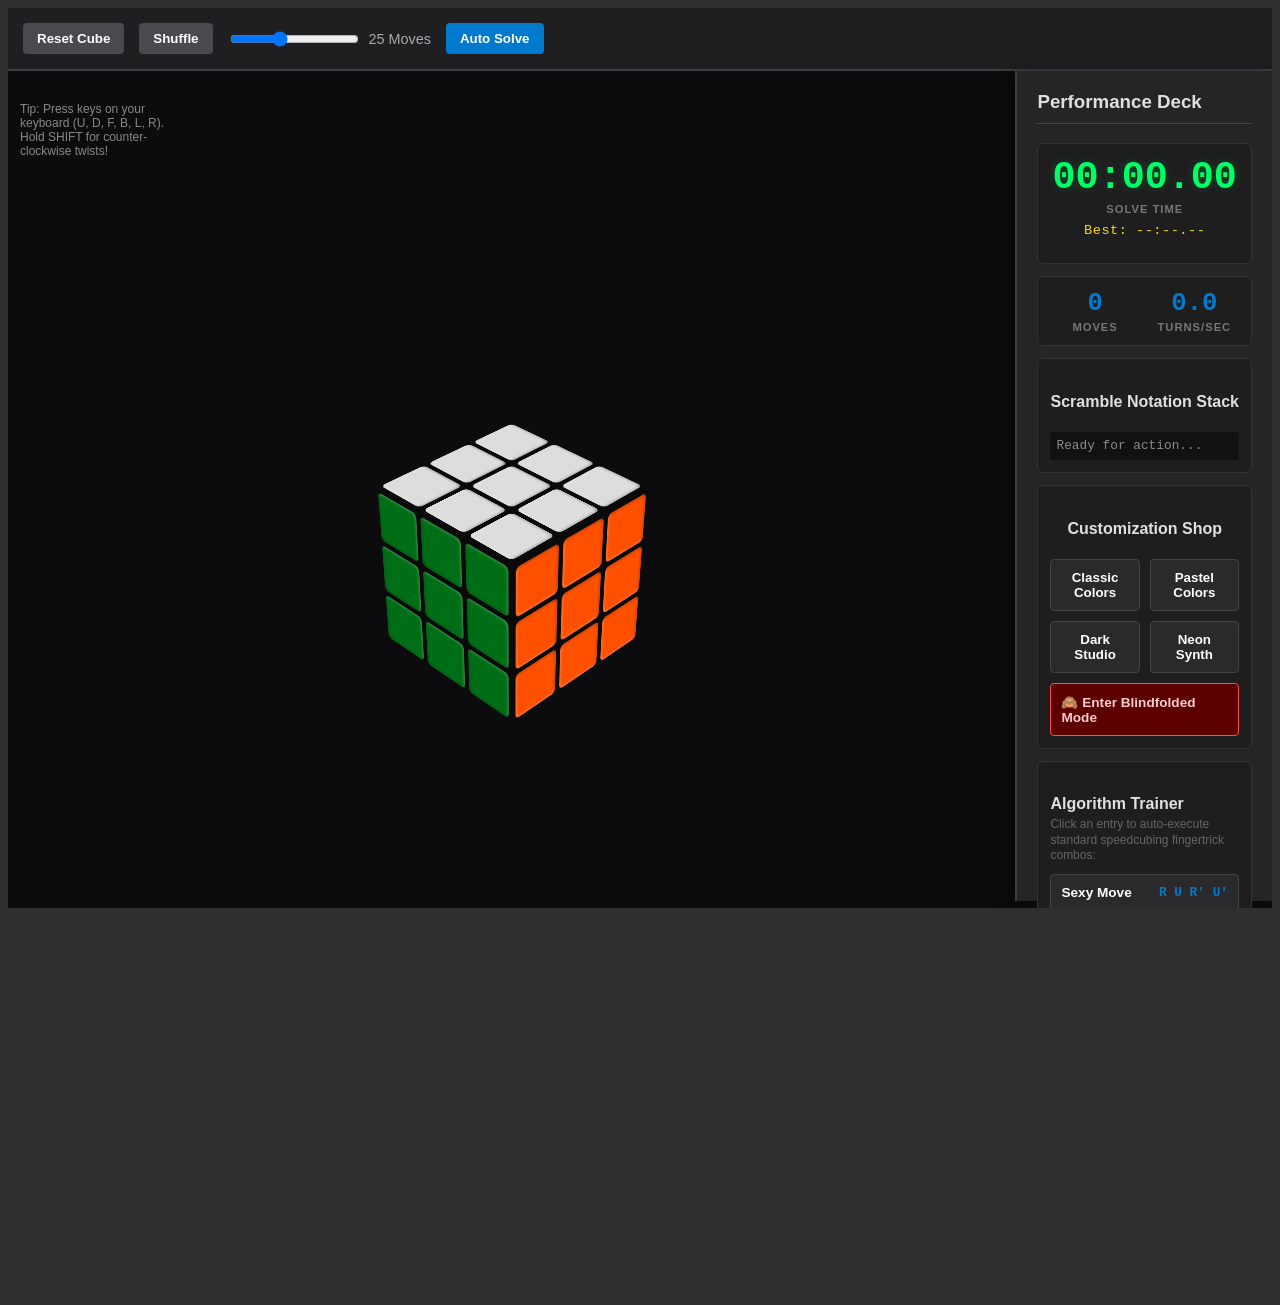
==== index.html @ fdd9ac0f "Renaming file" ====
<!DOCTYPE html>
<html lang="en">
<head>
  <meta charset="UTF-8">
  <title>Rubik's Cube Simulator - Pro Dashboard</title>
  <meta name="viewport" content="width=device-width, initial-scale=1">
  <link rel="stylesheet" href="styles.css">
</head>
<body>

  <div id="control-panel">
    <button id="reset-button" onclick="resetView()">Reset Cube</button>
    <button id="shuffle-button" onclick="shuffleCube()">Shuffle</button>
    
    <div class="slider-container">
      <input id="shuffle-moves" type="range" min="10" max="50" value="25" oninput="document.getElementById('move-count-label').innerText = this.value">
      <span id="label-text"><span id="move-count-label">25</span> Moves</span>
    </div>

    <button id="solveButton">Auto Solve</button>
  </div>

  <div id="side-controls">
    <p class="control-tip">Tip: Press keys on your keyboard (U, D, F, B, L, R). Hold SHIFT for counter-clockwise twists!</p>
    <button id="rotateTop" style="display:none;"></button>
    <button id="rotateBottom" style="display:none;"></button>
    <button id="rotateFront" style="display:none;"></button>
    <button id="rotateBack" style="display:none;"></button>
    <button id="rotateLeft" style="display:none;"></button>
    <button id="rotateRight" style="display:none;"></button>
  </div>

  <div id="workspace">
    <div class="scene" id="scene">
      <div class="pivot centered" id="pivot" style="transform: rotateX(-35deg) rotateY(-135deg);">
        <div class="cube" id="cube">
          <div class="piece"><div class="element left"></div><div class="element right"></div><div class="element top"></div><div class="element bottom"></div><div class="element back"></div><div class="element front"></div></div>
          <div class="piece"><div class="element left"></div><div class="element right"></div><div class="element top"></div><div class="element bottom"></div><div class="element back"></div><div class="element front"></div></div>
          <div class="piece"><div class="element left"></div><div class="element right"></div><div class="element top"></div><div class="element bottom"></div><div class="element back"></div><div class="element front"></div></div>
          <div class="piece"><div class="element left"></div><div class="element right"></div><div class="element top"></div><div class="element bottom"></div><div class="element back"></div><div class="element front"></div></div>
          <div class="piece"><div class="element left"></div><div class="element right"></div><div class="element top"></div><div class="element bottom"></div><div class="element back"></div><div class="element front"></div></div>
          <div class="piece"><div class="element left"></div><div class="element right"></div><div class="element top"></div><div class="element bottom"></div><div class="element back"></div><div class="element front"></div></div>
          <div class="piece"><div class="element left"></div><div class="element right"></div><div class="element top"></div><div class="element bottom"></div><div class="element back"></div><div class="element front"></div></div>
          <div class="piece"><div class="element left"></div><div class="element right"></div><div class="element top"></div><div class="element bottom"></div><div class="element back"></div><div class="element front"></div></div>
          <div class="piece"><div class="element left"></div><div class="element right"></div><div class="element top"></div><div class="element bottom"></div><div class="element back"></div><div class="element front"></div></div>
          <div class="piece"><div class="element left"></div><div class="element right"></div><div class="element top"></div><div class="element bottom"></div><div class="element back"></div><div class="element front"></div></div>
          <div class="piece"><div class="element left"></div><div class="element right"></div><div class="element top"></div><div class="element bottom"></div><div class="element back"></div><div class="element front"></div></div>
          <div class="piece"><div class="element left"></div><div class="element right"></div><div class="element top"></div><div class="element bottom"></div><div class="element back"></div><div class="element front"></div></div>
          <div class="piece"><div class="element left"></div><div class="element right"></div><div class="element top"></div><div class="element bottom"></div><div class="element back"></div><div class="element front"></div></div>
          <div class="piece"><div class="element left"></div><div class="element right"></div><div class="element top"></div><div class="element bottom"></div><div class="element back"></div><div class="element front"></div></div>
          <div class="piece"><div class="element left"></div><div class="element right"></div><div class="element top"></div><div class="element bottom"></div><div class="element back"></div><div class="element front"></div></div>
          <div class="piece"><div class="element left"></div><div class="element right"></div><div class="element top"></div><div class="element bottom"></div><div class="element back"></div><div class="element front"></div></div>
          <div class="piece"><div class="element left"></div><div class="element right"></div><div class="element top"></div><div class="element bottom"></div><div class="element back"></div><div class="element front"></div></div>
          <div class="piece"><div class="element left"></div><div class="element right"></div><div class="element top"></div><div class="element bottom"></div><div class="element back"></div><div class="element front"></div></div>
          <div class="piece"><div class="element left"></div><div class="element right"></div><div class="element top"></div><div class="element bottom"></div><div class="element back"></div><div class="element front"></div></div>
          <div class="piece"><div class="element left"></div><div class="element right"></div><div class="element top"></div><div class="element bottom"></div><div class="element back"></div><div class="element front"></div></div>
          <div class="piece"><div class="element left"></div><div class="element right"></div><div class="element top"></div><div class="element bottom"></div><div class="element back"></div><div class="element front"></div></div>
          <div class="piece"><div class="element left"></div><div class="element right"></div><div class="element top"></div><div class="element bottom"></div><div class="element back"></div><div class="element front"></div></div>
          <div class="piece"><div class="element left"></div><div class="element right"></div><div class="element top"></div><div class="element bottom"></div><div class="element back"></div><div class="element front"></div></div>
          <div class="piece"><div class="element left"></div><div class="element right"></div><div class="element top"></div><div class="element bottom"></div><div class="element back"></div><div class="element front"></div></div>
          <div class="piece"><div class="element left"></div><div class="element right"></div><div class="element top"></div><div class="element bottom"></div><div class="element back"></div><div class="element front"></div></div>
          <div class="piece"><div class="element left"></div><div class="element right"></div><div class="element top"></div><div class="element bottom"></div><div class="element back"></div><div class="element front"></div></div>
        </div>
      </div>
    </div>

    <div id="tutorial-panel">
      <h3>Performance Deck</h3>
      
      <div class="deck-section">
        <div id="timer-display">00:00.00</div>
        <p class="deck-label">SOLVE TIME</p>
        <p id="pb-display" style="color: #ffd700; font-size: 0.85rem; margin-top: 8px; font-family: monospace; letter-spacing: 0.5px;">
          Best: --:--.--
        </p>
      </div>
      
      <div class="deck-section stats-grid">
        <div>
          <span id="move-counter">0</span>
          <p class="deck-label">MOVES</p>
        </div>
        <div>
          <span id="tps-counter">0.0</span>
          <p class="deck-label">TURNS/SEC</p>
        </div>
      </div>

      <div class="deck-section">
        <h4>Scramble Notation Stack</h4>
        <div id="scramble-log">Ready for action...</div>
      </div>

      <div class="deck-section">
        <h4>Customization Shop</h4>
        <div class="stats-grid" style="margin-bottom: 10px;">
          <button class="algo-btn" onclick="setTheme('standard')" style="text-align: center; justify-content: center; margin: 0;">Classic Colors</button>
          <button class="algo-btn" onclick="setTheme('pastel')" style="text-align: center; justify-content: center; margin: 0;">Pastel Colors</button>
          <button class="algo-btn" onclick="setBackground('dark')" style="text-align: center; justify-content: center; margin: 0;">Dark Studio</button>
          <button class="algo-btn" onclick="setBackground('gradient')" style="text-align: center; justify-content: center; margin: 0;">Neon Synth</button>
        </div>
        <button class="algo-btn" onclick="toggleBlindfold()" id="btn-blindfold" style="justify-content: center; background: #5c0000 !important; border-color: #ff4d4d !important; margin: 0; width: 100%;">
          <span style="font-weight: bold; color: #ffcccc;">🙈 Enter Blindfolded Mode</span>
        </button>
      </div>

      <div class="deck-section algo-trainer">
        <h4>Algorithm Trainer</h4>
        <p class="trainer-tip">Click an entry to auto-execute standard speedcubing fingertrick combos:</p>
        
        <button class="algo-btn" onclick="playAlgorithm(['right', 'top', 'right', 'top'])">
          <span>Sexy Move</span>
          <small>R U R' U'</small>
        </button>

        <button class="algo-btn" onclick="playAlgorithm(['right', 'top', 'right', 'top', 'right', 'top', 'right', 'top', 'right', 'top', 'right', 'top'])">
          <span>Sune (OLL)</span>
          <small>R U R' U R U2 R'</small>
        </button>

        <button class="algo-btn" onclick="playAlgorithm(['right', 'top', 'right', 'top', 'right', 'front', 'right', 'right', 'top', 'right', 'top', 'right', 'top', 'right', 'front'])">
          <span>T-Permutation</span>
          <small>15-Move PLL Combo</small>
        </button>
      </div>

      <div class="deck-section algo-trainer">
        <h4>Magic Patterns</h4>
        <p class="trainer-tip">Transform a solved cube configuration into geometric art displays:</p>
        
        <button class="algo-btn" onclick="playPattern('checkerboard')">
          <span>Checkerboard Matrix</span>
          <small>U2 D2 R2 L2 F2 B2</small>
        </button>
        
        <button class="algo-btn" onclick="playPattern('cubeincube')">
          <span>Cube-in-a-Cube Nest</span>
          <small>F L F U' R U F2 L2...</small>
        </button>
      </div>

    </div>
  </div> <div id="guide">
    <div class="anchor" id="anchor3" style="transform: translateZ(3px) translateY(-33.33%) rotate(-270deg) translateY(66.67%)"></div>
    <div class="anchor" id="anchor2" style="transform: translateZ(3px) translateY(-33.33%) rotate(-180deg) translateY(66.67%)"></div>
    <div class="anchor" id="anchor1" style="transform: translateZ(3px) translateY(-33.33%) rotate(-90deg) translateY(66.67%)"></div>
    <div class="anchor" id="anchor0" style="transform: translateZ(3px) translateY(-33.33%) rotate(0deg) translateY(66.67%)"></div>
  </div>

  <script src="shuffle.js"></script>
  <script src="deck.js"></script>
</body>
</html>
---- styles.css ----
html, body {
    height: 100%;
    overflow: hidden;
    background-color: #2F2F31;
    }
    .credits {
    width: 100%;
    top: 90%;
    }
    .text {
    text-align: center;
    font-family: Helvetica;
    font-size: .8rem;
    color: grey;
    pointer-events: none;
    }
    .centered, .cube > .piece > .element > .sticker {
    position: absolute;
    top: 0;
    bottom: 0;
    left: 0;
    right: 0;
    margin: auto;
    }
    .scene {
    width: 100%;
    height: 100%;
    margin: 80px;
    perspective: 1200px;
    transform-style: preserve-3d;
    }
    .scene > .pivot {
    width: 0;
    height: 0;
    transition: .18s;
    }
    .scene .anchor {
    width: 2em;
    height: 6em;
    }
    .scene div {
    position: absolute;
    transform-style: inherit;
    }
    #piece4 > .element.top > .sticker {
    background-color: #DDD;
    }
    .cube {
    font-size: 190%;
    margin-left: -1em;
    margin-top: -1em;
    }
    .cube > .piece {
    width: 1.9em;
    height: 1.9em;
    }
    .face {
      display: inline-block;
      border: 1px solid black;
      width: 50px;
      height: 50px;
      margin: 2px;
      text-align: center;
      line-height: 1.2;
      font-size: 18px;
      font-weight: bold;
    }
    
    .cube > .piece > .element {
    width: 100%;
    height: 100%;
    background: #0A0A0A;
    outline: 1px solid transparent;
    border: 0.05em solid #0A0A0A;
    border-radius: 10%;
    }
    
    .cube > .piece > .element.left {
    transform: rotateX(0deg) rotateY(-90deg) rotateZ(180deg) translateZ(1em);
    }
    .cube > .piece > .element.right {
    transform: rotateX(0deg) rotateY(90deg) rotateZ(90deg) translateZ(1em);
    }
    .cube > .piece > .element.back {
    transform: rotateX(0deg) rotateY(180deg) rotateZ(-90deg) translateZ(1em);
    }
    .cube > .piece > .element.front {
    transform: rotateX(0deg) rotateY(0deg) rotateZ(0deg) translateZ(1em);
    }
    .cube > .piece > .element.bottom {
    transform: rotateX(-90deg) rotateY(0deg) rotateZ(-90deg) translateZ(1em);
    }
    .cube > .piece > .element.top {
    transform: rotateX(90deg) rotateY(0deg) rotateZ(180deg) translateZ(1em);
    }
    
    .cube > .piece > .element > .sticker {
    transform: translateZ(2px);
    width: 95%;
    height: 95%;
    border-radius: 10%;
    outline: 1px solid transparent;
    box-shadow: inset 0.05em 0.05em 0.2rem 0 rgba(255, 255, 255, 0.25), inset -0.05em -0.05em 0.2rem 0 rgba(0, 0, 0, 0.25);
    }
    
    .cube > .piece > .element > .sticker.blue {
    background-color: #001ca8;
    }
    .cube > .piece > .element > .sticker.green {
    background-color: #006E16;
    }
    .cube > .piece > .element > .sticker.white {
    background-color: #DDD;
    }
    .cube > .piece > .element > .sticker.yellow {
    background-color: #E0AE00;
    }
    .cube > .piece > .element > .sticker.orange {
    background-color: #FF5000;
    }
    .cube > .piece > .element > .sticker.red {
    background-color: #DF0500;
    }
  /* =========================================================================
   ADDITIONAL APP UI WORKSPACE FLEX LAYOUTS
   ========================================================================= */

#control-panel {
  background: #1f1f21;
  padding: 15px;
  display: flex;
  align-items: center;
  gap: 15px;
  border-bottom: 2px solid #3e3e42;
}

button {
  background: #4a4a4e;
  color: #fff;
  border: none;
  padding: 8px 14px;
  border-radius: 4px;
  cursor: pointer;
  font-weight: bold;
  transition: background 0.2s;
}

button:hover {
  background: #606066;
}

#solveButton {
  background: #007acc;
}
#solveButton:hover {
  background: #0098ff;
}

.slider-container {
  display: flex;
  align-items: center;
  gap: 8px;
  color: #aaa;
  font-family: sans-serif;
  font-size: 0.9rem;
}

#side-controls {
  position: absolute;
  left: 20px;
  top: 90px;
  display: flex;
  flex-direction: column;
  gap: 8px;
  z-index: 10;
}

.control-tip {
  color: #888;
  font-family: sans-serif;
  font-size: 0.75rem;
  max-width: 160px;
  margin-bottom: 5px;
}

#workspace {
  display: flex;
  width: 100%;
  height: calc(100% - 70px);
}

#tutorial-panel {
  width: 320px;
  background: #252526;
  border-left: 2px solid #3e3e42;
  padding: 20px;
  display: flex;
  flex-direction: column;
  color: #e0e0e0;
  font-family: sans-serif;
  box-shadow: -5px 0 15px rgba(0,0,0,0.3);
  z-index: 5;
}

#tutorial-panel h3 {
  margin-top: 0;
  border-bottom: 1px solid #444;
  padding-bottom: 10px;
}

.slide-view {
  flex: 1;
  display: flex;
  flex-direction: column;
  justify-content: center;
  align-items: center;
  gap: 15px;
}

.slide-view img {
  max-width: 100%;
  max-height: 220px;
  border-radius: 6px;
  border: 3px solid #111;
}

#info {
  font-size: 1.1rem;
  font-weight: bold;
  color: #007acc;
}

.slide-actions {
  display: flex;
  justify-content: space-between;
  margin-top: 20px;
}

/* =========================================================================
   PERFORMANCE DECK AND ALGORITHM TRAINER CARD UI
   ========================================================================= */

.deck-section {
  background: #1e1e1f;
  border-radius: 6px;
  padding: 12px;
  margin-bottom: 12px;
  text-align: center;
  border: 1px solid #333;
}

#timer-display {
  font-family: monospace;
  font-size: 2.4rem;
  color: #00ff66;
  text-shadow: 0 0 10px rgba(0, 255, 102, 0.2);
  font-weight: bold;
}

.deck-label {
  font-size: 0.7rem;
  color: #777;
  letter-spacing: 1px;
  margin: 3px 0 0 0;
  font-weight: bold;
}

.stats-grid {
  display: grid;
  grid-template-columns: 1fr 1fr;
  gap: 10px;
}

.stats-grid span {
  font-size: 1.6rem;
  font-weight: bold;
  color: #007acc;
  font-family: monospace;
}

#scramble-log {
  font-family: monospace;
  font-size: 0.8rem;
  color: #8a8a8f;
  word-wrap: break-word;
  max-height: 60px;
  overflow-y: auto;
  margin-top: 6px;
  background: #111;
  padding: 6px;
  border-radius: 4px;
  text-align: left;
  line-height: 1.3;
}

.algo-trainer {
  text-align: left !important;
}

.algo-trainer h4 {
  margin-bottom: 4px;
}

.trainer-tip {
  font-size: 0.75rem;
  color: #666;
  margin: 0 0 10px 0;
  line-height: 1.3;
}

.algo-btn {
  width: 100%;
  background: #2a2a2c !important;
  border: 1px solid #444 !important;
  padding: 10px !important;
  margin-bottom: 8px;
  display: flex;
  justify-content: space-between;
  align-items: center;
  border-radius: 4px !important;
  text-align: left;
}

.algo-btn:hover {
  background: #3a3a3c !important;
  border-color: #007acc !important;
}

.algo-btn span {
  color: #fff;
  font-size: 0.85rem;
}

.algo-btn small {
  color: #007acc;
  font-family: monospace;
  font-weight: bold;
  font-size: 0.8rem;
}
/* =========================================================================
   PRO DASHBOARD EXTENSIONS - PERFORMANCE DECK & CUSTOMIZATION ELEMENTS
   ========================================================================= */

.deck-section {
  background: #1e1e1f;
  border-radius: 6px;
  padding: 12px;
  margin-bottom: 12px;
  text-align: center;
  border: 1px solid #333;
}

#timer-display {
  font-family: monospace;
  font-size: 2.4rem;
  color: #00ff66;
  text-shadow: 0 0 10px rgba(0, 255, 102, 0.2);
  font-weight: bold;
}

.deck-label {
  font-size: 0.7rem;
  color: #777;
  letter-spacing: 1px;
  margin: 3px 0 0 0;
  font-weight: bold;
}

.stats-grid {
  display: grid;
  grid-template-columns: 1fr 1fr;
  gap: 10px;
}

.stats-grid span {
  font-size: 1.6rem;
  font-weight: bold;
  color: #007acc;
  font-family: monospace;
}

#scramble-log {
  font-family: monospace;
  font-size: 0.8rem;
  color: #8a8a8f;
  word-wrap: break-word;
  max-height: 60px;
  overflow-y: auto;
  margin-top: 6px;
  background: #111;
  padding: 6px;
  border-radius: 4px;
  text-align: left;
  line-height: 1.3;
}

.algo-trainer {
  text-align: left !important;
}

.algo-trainer h4 {
  margin-bottom: 4px;
}

.trainer-tip {
  font-size: 0.75rem;
  color: #666;
  margin: 0 0 10px 0;
  line-height: 1.3;
}

.algo-btn {
  width: 100%;
  background: #2a2a2c !important;
  border: 1px solid #444 !important;
  padding: 10px !important;
  margin-bottom: 8px;
  display: flex;
  justify-content: space-between;
  align-items: center;
  border-radius: 4px !important;
  text-align: left;
  cursor: pointer;
  box-sizing: border-box;
}

.algo-btn:hover {
  background: #3a3a3c !important;
  border-color: #007acc !important;
}

.algo-btn span {
  color: #fff;
  font-size: 0.85rem;
}

.algo-btn small {
  color: #007acc;
  font-family: monospace;
  font-weight: bold;
  font-size: 0.8rem;
}

/* =========================================================================
   FIXED CUSTOMIZATION THEME SHOP OVERRIDES
   ========================================================================= */

/* 1. ENVIRONMENT BACKGROUNDS (Changes the whole screen color) */
body, body.bg-dark {
  background: #0c0c0e !important;
}

body.bg-gradient {
  background: radial-gradient(circle at center, #230b4d 0%, #0d0d1a 100%) !important;
}

/* 2. CUBE STICKER THEMES (Forces the stickers to change color) */

/* Default / Classic Colors Explicit Definition */
body .sticker.blue   { background-color: #0046ad; }
body .sticker.green  { background-color: #009b48; }
body .sticker.white  { background-color: #ffffff; }
body .sticker.yellow { background-color: #ffd500; }
body .sticker.orange { background-color: #ff5800; }
body .sticker.red    { background-color: #b71234; }

/* Pastel Palette Overrides (Enforced with higher specificity) */
body.theme-pastel .sticker.blue   { background-color: #bae1ff !important; }
body.theme-pastel .sticker.green  { background-color: #baffc9 !important; }
body.theme-pastel .sticker.white  { background-color: #fdfdff !important; }
body.theme-pastel .sticker.yellow { background-color: #ffffba !important; }
body.theme-pastel .sticker.orange { background-color: #ffdfba !important; }
body.theme-pastel .sticker.red    { background-color: #ffb3ba !important; }

/* Blindfolded Mode Dynamic Wipeout */
body.blindfolded .sticker {
  background-color: #1a1a1a !important;
  box-shadow: inset 0 0 15px #000000 !important;
  border: 1px solid #111111 !important;
}
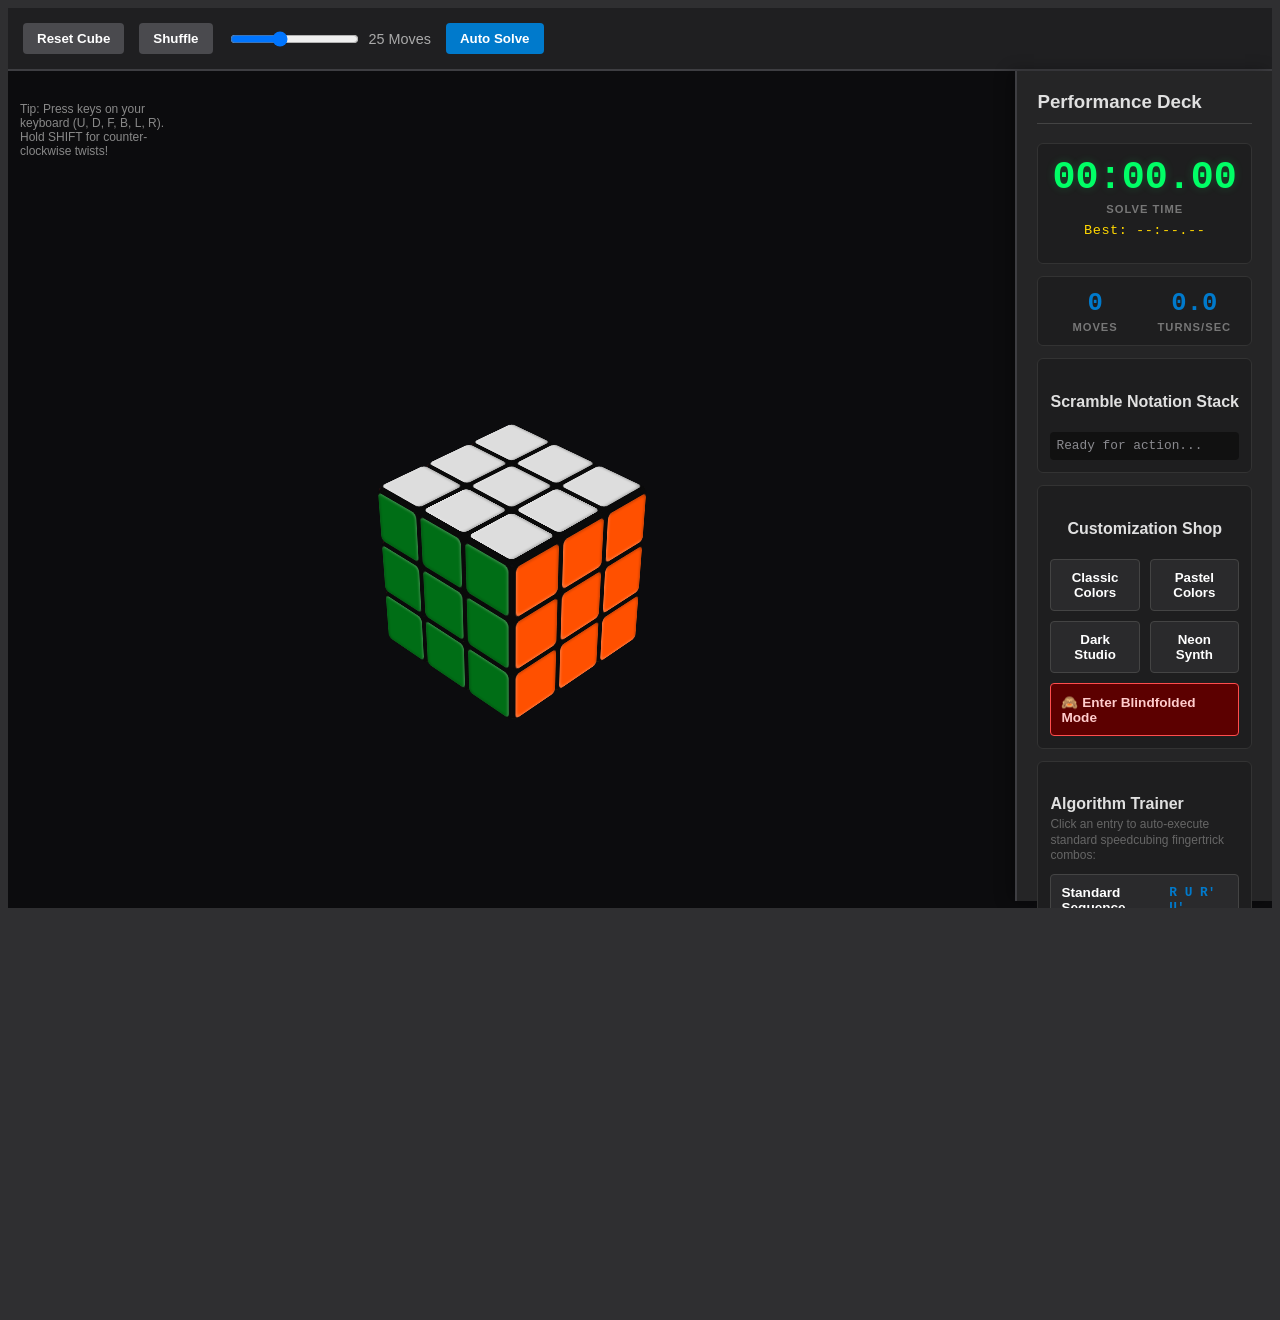
==== commit 7b2bbd4a: "Update index.html" ====
--- a/index.html
+++ b/index.html
@@ -109,7 +109,7 @@
         <p class="trainer-tip">Click an entry to auto-execute standard speedcubing fingertrick combos:</p>
         
         <button class="algo-btn" onclick="playAlgorithm(['right', 'top', 'right', 'top'])">
-          <span>Sexy Move</span>
+          <span>Standard Sequence</span>
           <small>R U R' U'</small>
         </button>
 
